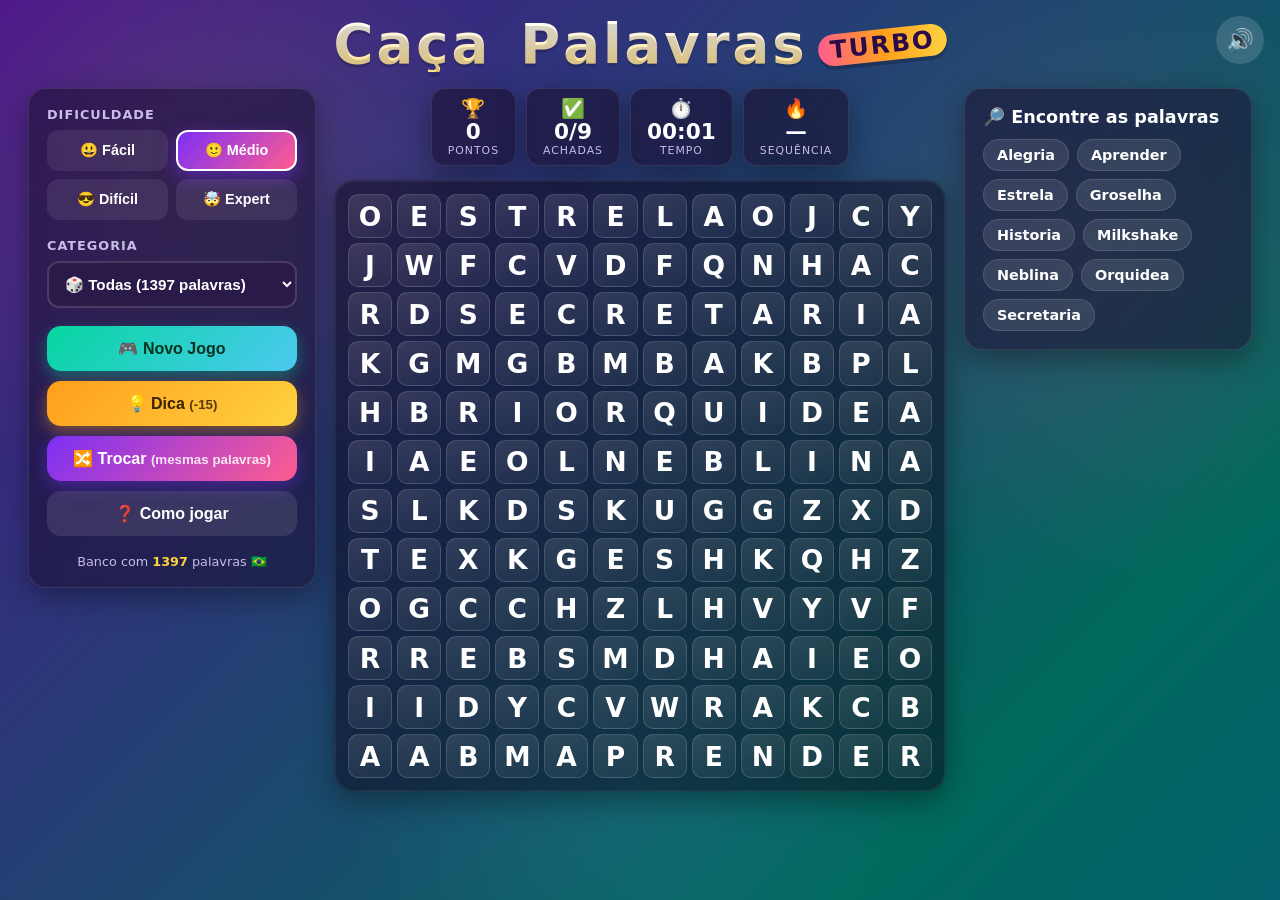
==== wwwroot/index.html @ 71470384 "Create ASP.NET Core solution and project structure Add solution file (CacaPalavras.slnx) and project" ====
<!DOCTYPE html>
<html lang="pt-BR">
<head>
  <meta charset="UTF-8" />
  <meta name="viewport" content="width=device-width, initial-scale=1.0" />
  <meta name="theme-color" content="#7b2ff7" />
  <meta name="description" content="Caça-Palavras Turbo — jogo de caça-palavras colorido e divertido com palavras em todas as direções, dificuldades e mais de 1300 palavras." />
  <title>🔤 Caça-Palavras Turbo</title>
  <link rel="stylesheet" href="css/style.css?v=6" />
  <link rel="icon" href="data:image/svg+xml,<svg xmlns='http://www.w3.org/2000/svg' viewBox='0 0 100 100'><text y='.9em' font-size='90'>🔤</text></svg>" />
</head>
<body>
  <div class="fundo-animado" aria-hidden="true"></div>

  <header class="topo">
    <h1 class="titulo">
      <span class="letra" style="--i:0">C</span><span class="letra" style="--i:1">a</span><span class="letra" style="--i:2">ç</span><span class="letra" style="--i:3">a</span>
      <span class="titulo-espaco"></span>
      <span class="letra" style="--i:4">P</span><span class="letra" style="--i:5">a</span><span class="letra" style="--i:6">l</span><span class="letra" style="--i:7">a</span><span class="letra" style="--i:8">v</span><span class="letra" style="--i:9">r</span><span class="letra" style="--i:10">a</span><span class="letra" style="--i:11">s</span>
      <span class="turbo">TURBO</span>
    </h1>
    <button id="btn-mudo" class="btn-icone" title="Ligar/desligar som" aria-label="Som">🔊</button>
  </header>

  <main class="jogo">
    <!-- Painel de controles -->
    <section class="painel painel-controles">
      <div class="bloco">
        <label class="rotulo">Dificuldade</label>
        <div class="dificuldades">
          <button class="dif-btn" data-dif="facil">😃 Fácil</button>
          <button class="dif-btn" data-dif="medio">🙂 Médio</button>
          <button class="dif-btn" data-dif="dificil">😎 Difícil</button>
          <button class="dif-btn" data-dif="expert">🤯 Expert</button>
        </div>
      </div>

      <div class="bloco">
        <label class="rotulo" for="sel-categoria">Categoria</label>
        <select id="sel-categoria" class="seletor"></select>
      </div>

      <div class="bloco acoes">
        <button id="btn-novo" class="btn btn-primario" title="Sorteia novas palavras">🎮 Novo Jogo</button>
        <button id="btn-dica" class="btn btn-secundario">💡 Dica <small>(-15)</small></button>
        <button id="btn-embaralhar" class="btn btn-terciario" title="Mesmas palavras em novas posições">🔀 Trocar <small>(mesmas palavras)</small></button>
        <button id="btn-ajuda" class="btn btn-fantasma">❓ Como jogar</button>
      </div>

      <p class="rodape-banco">Banco com <strong id="total-banco">0</strong> palavras 🇧🇷</p>
    </section>

    <!-- Grade -->
    <section class="area-grade">
      <div class="placar">
        <div class="placar-item"><span class="placar-emoji">🏆</span><span id="pontos" class="placar-valor">0</span><span class="placar-nome">pontos</span></div>
        <div class="placar-item"><span class="placar-emoji">✅</span><span id="contador" class="placar-valor">0/0</span><span class="placar-nome">achadas</span></div>
        <div class="placar-item"><span class="placar-emoji">⏱️</span><span id="tempo" class="placar-valor">00:00</span><span class="placar-nome">tempo</span></div>
        <div class="placar-item"><span class="placar-emoji">🔥</span><span id="sequencia" class="placar-valor">—</span><span class="placar-nome">sequência</span></div>
      </div>
      <div id="grid" class="grid" role="grid" aria-label="Grade de letras"></div>
    </section>

    <!-- Lista de palavras -->
    <section class="painel painel-lista">
      <h2 class="lista-titulo">🔎 Encontre as palavras</h2>
      <ul id="lista-palavras" class="lista-palavras"></ul>
    </section>
  </main>

  <!-- Modal de vitória -->
  <div id="modal-vitoria" class="modal" role="dialog" aria-modal="true">
    <div class="modal-caixa modal-vitoria">
      <div class="troféu">🏆</div>
      <h2 class="modal-titulo">Você venceu! 🎉</h2>
      <p class="modal-sub">Todas as palavras encontradas!</p>
      <div class="stats-vitoria">
        <div class="stat"><span class="stat-valor" id="vit-pontos">0</span><span class="stat-nome">🏆 Pontos</span></div>
        <div class="stat"><span class="stat-valor" id="vit-tempo">00:00</span><span class="stat-nome">⏱️ Tempo</span></div>
        <div class="stat"><span class="stat-valor" id="vit-palavras">0</span><span class="stat-nome">📝 Palavras</span></div>
        <div class="stat"><span class="stat-valor" id="vit-dicas">0</span><span class="stat-nome">💡 Dicas</span></div>
        <div class="stat stat-bonus"><span class="stat-valor" id="vit-bonus">+0</span><span class="stat-nome">⚡ Bônus tempo</span></div>
      </div>
      <div class="modal-acoes">
        <button id="btn-jogar-novamente" class="btn btn-primario grande">🎮 Jogar Novamente</button>
        <button id="btn-fechar-modal" class="btn btn-fantasma">Fechar</button>
      </div>
    </div>
  </div>

  <!-- Modal de ajuda -->
  <div id="modal-ajuda" class="modal" role="dialog" aria-modal="true">
    <div class="modal-caixa">
      <h2 class="modal-titulo">❓ Como jogar</h2>
      <ul class="ajuda-lista">
        <li>🖱️ <strong>Arraste</strong> (mouse ou dedo) da primeira até a última letra de uma palavra.</li>
        <li>🧭 As palavras podem estar na <strong>horizontal, vertical, diagonal</strong> — e até de <strong>trás pra frente</strong>!</li>
        <li>🎯 Quanto <strong>maior a dificuldade</strong>, maior a grade e mais direções escondidas.</li>
        <li>🔥 Ache palavras em <strong>sequência</strong> sem errar para ganhar bônus de pontos.</li>
        <li>💡 Sem ideia? Use uma <strong>dica</strong> — mas custa 15 pontos.</li>
        <li>🔍 No celular, dê <strong>zoom com dois dedos</strong> se quiser ver as letras maiores.</li>
        <li>⚡ Termine rápido para ganhar um grande <strong>bônus de tempo</strong> no final!</li>
      </ul>
      <div class="modal-acoes">
        <button id="btn-fechar-ajuda" class="btn btn-primario">Entendi! 👍</button>
      </div>
    </div>
  </div>

  <script src="js/words.js?v=6"></script>
  <script src="js/audio.js?v=6"></script>
  <script src="js/game.js?v=6"></script>
</body>
</html>
---- wwwroot/css/style.css ----
/* =============================================================================
 * Caça-Palavras Turbo — Estilo
 * Colorido, animado e responsivo (desktop + mobile).
 * ========================================================================== */

:root {
  --roxo: #7b2ff7;
  --rosa: #ff5d8f;
  --azul: #4cc9f0;
  --verde: #06d6a0;
  --amarelo: #ffd23f;
  --laranja: #ff9f1c;
  --escuro: #1a1030;
  --escuro2: #2a1a4a;
  --texto: #ffffff;
  --texto-suave: #c9bce8;
  --sombra: 0 10px 30px rgba(0, 0, 0, 0.35);
  --raio: 18px;
  --cel-borda: rgba(255, 255, 255, 0.14);
}

* { box-sizing: border-box; margin: 0; padding: 0; }

html, body {
  height: 100%;
}

body {
  font-family: "Segoe UI", system-ui, -apple-system, "Trebuchet MS", sans-serif;
  color: var(--texto);
  background: var(--escuro);
  overflow-x: hidden;
  min-height: 100vh;
  -webkit-tap-highlight-color: transparent;
  user-select: none;
  -webkit-user-select: none;
}

/* -------------------------- Fundo animado ------------------------------- */
.fundo-animado {
  position: fixed;
  inset: 0;
  z-index: -1;
  background: linear-gradient(-45deg, #2a0a4a, #4a148c, #6a1b9a, #0d47a1, #00695c, #4a148c);
  background-size: 400% 400%;
  animation: gradiente 18s ease infinite;
}
.fundo-animado::after {
  content: "";
  position: absolute;
  inset: 0;
  background-image:
    radial-gradient(circle at 15% 20%, rgba(255, 210, 63, 0.12), transparent 25%),
    radial-gradient(circle at 85% 30%, rgba(255, 93, 143, 0.14), transparent 25%),
    radial-gradient(circle at 50% 85%, rgba(76, 201, 240, 0.12), transparent 30%);
}
@keyframes gradiente {
  0% { background-position: 0% 50%; }
  50% { background-position: 100% 50%; }
  100% { background-position: 0% 50%; }
}

/* ------------------------------ Topo ------------------------------------ */
.topo {
  display: flex;
  align-items: center;
  justify-content: center;
  position: relative;
  padding: 18px 16px 6px;
}

.titulo {
  font-size: clamp(1.8rem, 6vw, 3.4rem);
  font-weight: 900;
  letter-spacing: 1px;
  text-align: center;
  line-height: 1;
  display: flex;
  flex-wrap: wrap;
  align-items: center;
  justify-content: center;
  gap: 2px;
}
.titulo-espaco { width: 0.5em; }
.letra {
  display: inline-block;
  background: linear-gradient(180deg, #fff, #ffe08a);
  -webkit-background-clip: text;
  background-clip: text;
  color: transparent;
  text-shadow: 0 3px 0 rgba(0, 0, 0, 0.15);
  animation: pula 2.4s ease-in-out infinite;
  animation-delay: calc(var(--i) * 0.08s);
}
@keyframes pula {
  0%, 100% { transform: translateY(0) rotate(0); }
  40% { transform: translateY(-8px) rotate(-3deg); }
}
.turbo {
  display: inline-block;
  margin-left: 10px;
  font-size: 0.45em;
  font-weight: 900;
  background: linear-gradient(90deg, var(--rosa), var(--laranja), var(--amarelo));
  color: #2a0a4a;
  padding: 4px 12px;
  border-radius: 999px;
  transform: rotate(-6deg);
  box-shadow: 0 4px 0 rgba(0, 0, 0, 0.2);
  letter-spacing: 2px;
  -webkit-text-fill-color: #2a0a4a;
}

.btn-icone {
  position: absolute;
  right: 16px;
  top: 16px;
  width: 48px;
  height: 48px;
  font-size: 1.4rem;
  border: none;
  border-radius: 50%;
  background: rgba(255, 255, 255, 0.15);
  backdrop-filter: blur(6px);
  cursor: pointer;
  transition: transform 0.15s, background 0.2s;
}
.btn-icone:hover { transform: scale(1.1); background: rgba(255, 255, 255, 0.25); }
.btn-icone:active { transform: scale(0.92); }
.btn-icone.mutado { opacity: 0.6; }

/* ------------------------------ Layout ---------------------------------- */
.jogo {
  display: grid;
  grid-template-columns: minmax(220px, 1fr) auto minmax(220px, 1fr);
  gap: 18px;
  align-items: start;
  justify-content: center;
  padding: 10px clamp(10px, 3vw, 28px) 40px;
  max-width: 1400px;
  margin: 0 auto;
}

.painel {
  background: rgba(26, 16, 48, 0.55);
  backdrop-filter: blur(10px);
  border: 1px solid rgba(255, 255, 255, 0.1);
  border-radius: var(--raio);
  padding: 18px;
  box-shadow: var(--sombra);
}

/* --------------------------- Painel controles --------------------------- */
.bloco { margin-bottom: 18px; }
.rotulo {
  display: block;
  font-size: 0.8rem;
  text-transform: uppercase;
  letter-spacing: 1px;
  color: var(--texto-suave);
  margin-bottom: 8px;
  font-weight: 700;
}

.dificuldades {
  display: grid;
  grid-template-columns: 1fr 1fr;
  gap: 8px;
}
.dif-btn {
  padding: 10px 6px;
  border: 2px solid transparent;
  border-radius: 12px;
  background: rgba(255, 255, 255, 0.08);
  color: var(--texto);
  font-weight: 700;
  font-size: 0.9rem;
  cursor: pointer;
  transition: all 0.18s;
}
.dif-btn:hover { background: rgba(255, 255, 255, 0.16); transform: translateY(-2px); }
.dif-btn.ativo {
  background: linear-gradient(135deg, var(--roxo), var(--rosa));
  border-color: #fff;
  box-shadow: 0 6px 18px rgba(123, 47, 247, 0.5);
}

.seletor {
  width: 100%;
  padding: 12px;
  border-radius: 12px;
  border: 2px solid rgba(255, 255, 255, 0.15);
  background: var(--escuro2);
  color: var(--texto);
  font-size: 0.95rem;
  font-weight: 600;
  cursor: pointer;
}
.seletor:focus { outline: none; border-color: var(--azul); }

.acoes { display: flex; flex-direction: column; gap: 10px; }
.btn {
  border: none;
  border-radius: 14px;
  padding: 13px 16px;
  font-size: 1rem;
  font-weight: 800;
  cursor: pointer;
  transition: transform 0.15s, box-shadow 0.2s, filter 0.2s;
  color: #fff;
}
.btn small { font-weight: 600; opacity: 0.85; }
.btn:hover { transform: translateY(-2px); filter: brightness(1.08); }
.btn:active { transform: translateY(1px) scale(0.98); }
.btn-primario { background: linear-gradient(135deg, var(--verde), var(--azul)); box-shadow: 0 6px 16px rgba(6, 214, 160, 0.4); color: #08321f; }
.btn-secundario { background: linear-gradient(135deg, var(--laranja), var(--amarelo)); box-shadow: 0 6px 16px rgba(255, 159, 28, 0.4); color: #3a2400; }
.btn-terciario { background: linear-gradient(135deg, var(--roxo), var(--rosa)); box-shadow: 0 6px 16px rgba(123, 47, 247, 0.4); }
.btn-fantasma { background: rgba(255, 255, 255, 0.1); }
.btn.grande { padding: 16px 22px; font-size: 1.15rem; }

.rodape-banco {
  margin-top: 4px;
  font-size: 0.8rem;
  color: var(--texto-suave);
  text-align: center;
}
.rodape-banco strong { color: var(--amarelo); }

/* ------------------------------ Placar ---------------------------------- */
.area-grade { display: flex; flex-direction: column; align-items: center; gap: 14px; }

.placar {
  display: flex;
  gap: 10px;
  flex-wrap: wrap;
  justify-content: center;
}
.placar-item {
  display: flex;
  flex-direction: column;
  align-items: center;
  background: rgba(26, 16, 48, 0.6);
  border: 1px solid rgba(255, 255, 255, 0.1);
  border-radius: 14px;
  padding: 8px 16px;
  min-width: 78px;
  box-shadow: var(--sombra);
}
.placar-emoji { font-size: 1.2rem; }
.placar-valor { font-size: 1.35rem; font-weight: 900; line-height: 1.1; }
.placar-nome { font-size: 0.68rem; text-transform: uppercase; letter-spacing: 1px; color: var(--texto-suave); }

/* ------------------------------- Grade ---------------------------------- */
.grid {
  --n: 12;
  display: grid;
  grid-template-columns: repeat(var(--n), 1fr);
  gap: clamp(2px, 0.5vw, 5px);
  padding: clamp(6px, 1.2vw, 14px);
  background: rgba(10, 5, 25, 0.5);
  border-radius: 20px;
  box-shadow: var(--sombra), inset 0 0 0 2px rgba(255, 255, 255, 0.06);
  /* 1 dedo = seleção (sem rolar a tela); 2 dedos = zoom de pinça permitido. */
  touch-action: pinch-zoom;
  width: min(92vw, 68vh, 620px);
  aspect-ratio: 1 / 1;
}

.cel {
  display: flex;
  align-items: center;
  justify-content: center;
  aspect-ratio: 1 / 1;
  border-radius: clamp(5px, 1vw, 10px);
  background: linear-gradient(160deg, rgba(255, 255, 255, 0.12), rgba(255, 255, 255, 0.05));
  border: 1px solid var(--cel-borda);
  font-weight: 800;
  font-size: var(--cel-fonte, clamp(0.7rem, 2.4vw, 1.25rem));
  color: #fff;
  cursor: pointer;
  transition: transform 0.1s, background 0.15s;
  text-transform: uppercase;
}
.cel.sel {
  background: linear-gradient(160deg, var(--amarelo), var(--laranja));
  color: #2a0a4a;
  transform: scale(1.06);
  box-shadow: 0 0 12px rgba(255, 210, 63, 0.8);
  z-index: 2;
}
.cel.achado {
  background: var(--cor, var(--verde));
  color: #fff;
  border-color: rgba(255, 255, 255, 0.5);
  text-shadow: 0 1px 2px rgba(0, 0, 0, 0.35);
  cursor: default;
}
.cel.erro {
  background: linear-gradient(160deg, #ff3b3b, #b30000) !important;
  animation: tremer 0.35s;
}
/* Destaque da dica: cor ESTÁTICA (não depende de animação), então continua
   visível mesmo com "Reduzir movimento" ativado. Fica até o próximo toque. */
.cel.dica {
  background: linear-gradient(160deg, var(--amarelo), var(--laranja));
  color: #2a0a4a;
  border-color: #fff;
  transform: scale(1.2);
  box-shadow: 0 0 0 4px rgba(255, 210, 63, 0.55), 0 0 22px 5px var(--amarelo);
  z-index: 3;
  animation: pulsaDica 0.75s ease-in-out infinite;
}
.cel.pop { animation: pop 0.4s ease; }

@keyframes tremer {
  0%, 100% { transform: translateX(0); }
  25% { transform: translateX(-4px); }
  75% { transform: translateX(4px); }
}
/* Só a "respiração" do brilho é animada; o fundo amarelo é estático. */
@keyframes pulsaDica {
  0%, 100% { box-shadow: 0 0 0 4px rgba(255, 210, 63, 0.55), 0 0 22px 5px var(--amarelo); transform: scale(1.2); }
  50% { box-shadow: 0 0 0 7px rgba(255, 210, 63, 0.35), 0 0 32px 9px var(--laranja); transform: scale(1.32); }
}
@keyframes pop {
  0% { transform: scale(1); }
  50% { transform: scale(1.3); }
  100% { transform: scale(1); }
}

/* --------------------------- Lista de palavras -------------------------- */
.lista-titulo { font-size: 1.1rem; margin-bottom: 12px; }
.lista-palavras {
  list-style: none;
  display: flex;
  flex-wrap: wrap;
  gap: 8px;
}
.palavra-item {
  padding: 7px 13px;
  border-radius: 999px;
  background: rgba(255, 255, 255, 0.1);
  font-weight: 700;
  font-size: 0.9rem;
  border: 1px solid rgba(255, 255, 255, 0.12);
  transition: all 0.2s;
}
.palavra-item.achado {
  background: var(--cor-item, var(--verde));
  color: #fff;
  text-decoration: line-through;
  text-decoration-thickness: 2px;
  opacity: 0.9;
  transform: scale(0.96);
  border-color: rgba(255, 255, 255, 0.4);
}
/* Destaque estático do item (visível mesmo com "Reduzir movimento"). */
.palavra-item.destaque {
  background: linear-gradient(135deg, var(--amarelo), var(--laranja));
  color: #2a0a4a;
  border-color: #fff;
  box-shadow: 0 0 0 3px rgba(255, 210, 63, 0.4);
  animation: destaqueItem 0.5s ease-in-out infinite;
}
@keyframes destaqueItem {
  0%, 100% { transform: scale(1.06); }
  50% { transform: scale(1.14); }
}

/* ----------------------- Pontuação flutuante ---------------------------- */
.ganho-flutuante {
  position: fixed;
  transform: translate(-50%, 0);
  font-size: 1.5rem;
  font-weight: 900;
  color: var(--amarelo);
  text-shadow: 0 2px 6px rgba(0, 0, 0, 0.6);
  pointer-events: none;
  z-index: 100;
  animation: sobe 1s ease-out forwards;
}
@keyframes sobe {
  0% { opacity: 0; transform: translate(-50%, 0) scale(0.6); }
  20% { opacity: 1; transform: translate(-50%, -10px) scale(1.2); }
  100% { opacity: 0; transform: translate(-50%, -60px) scale(1); }
}

/* ------------------------------ Modais ---------------------------------- */
.modal {
  position: fixed;
  inset: 0;
  background: rgba(6, 3, 15, 0.75);
  backdrop-filter: blur(6px);
  display: none;
  align-items: center;
  justify-content: center;
  z-index: 200;
  padding: 20px;
}
.modal.aberto { display: flex; animation: fade 0.25s; }
@keyframes fade { from { opacity: 0; } to { opacity: 1; } }

.modal-caixa {
  background: linear-gradient(160deg, var(--escuro2), var(--escuro));
  border: 1px solid rgba(255, 255, 255, 0.15);
  border-radius: 24px;
  padding: 30px;
  max-width: 480px;
  width: 100%;
  text-align: center;
  box-shadow: 0 20px 60px rgba(0, 0, 0, 0.6);
  animation: entra 0.4s cubic-bezier(0.18, 0.89, 0.32, 1.28);
}
@keyframes entra {
  from { transform: scale(0.7) translateY(30px); opacity: 0; }
  to { transform: scale(1) translateY(0); opacity: 1; }
}
.troféu { font-size: 4.5rem; animation: pula 1.2s ease-in-out infinite; }
.modal-titulo {
  font-size: 1.8rem;
  margin: 8px 0;
  background: linear-gradient(90deg, var(--amarelo), var(--rosa));
  -webkit-background-clip: text;
  background-clip: text;
  color: transparent;
}
.modal-sub { color: var(--texto-suave); margin-bottom: 20px; }

.stats-vitoria {
  display: grid;
  grid-template-columns: 1fr 1fr;
  gap: 12px;
  margin-bottom: 24px;
}
.stat {
  background: rgba(255, 255, 255, 0.08);
  border-radius: 14px;
  padding: 14px 10px;
  display: flex;
  flex-direction: column;
  gap: 4px;
}
.stat-valor { font-size: 1.5rem; font-weight: 900; color: var(--amarelo); }
.stat-nome { font-size: 0.78rem; color: var(--texto-suave); }
.stat-bonus { grid-column: 1 / -1; background: linear-gradient(135deg, rgba(123,47,247,0.35), rgba(255,93,143,0.35)); }

.modal-acoes { display: flex; flex-direction: column; gap: 10px; }

.ajuda-lista {
  text-align: left;
  list-style: none;
  display: flex;
  flex-direction: column;
  gap: 12px;
  margin: 8px 0 22px;
}
.ajuda-lista li {
  background: rgba(255, 255, 255, 0.06);
  padding: 12px 14px;
  border-radius: 12px;
  font-size: 0.92rem;
  line-height: 1.4;
}

/* ------------------------------ Confete --------------------------------- */
.confete-container {
  position: fixed;
  inset: 0;
  pointer-events: none;
  z-index: 300;
  overflow: hidden;
}
.confete {
  position: absolute;
  top: -20px;
  border-radius: 2px;
  animation-name: cair;
  animation-timing-function: linear;
  animation-fill-mode: forwards;
}
@keyframes cair {
  0% { transform: translateY(-20px) rotate(0); opacity: 1; }
  100% { transform: translateY(105vh) rotate(720deg); opacity: 0.9; }
}

/* ------------------------------ Responsivo ------------------------------ */
@media (max-width: 980px) {
  .jogo {
    grid-template-columns: 1fr;
    gap: 14px;
  }
  .area-grade { order: -1; }
  .painel-lista { order: 0; }
  .painel-controles { order: 1; }
  .dificuldades { grid-template-columns: repeat(4, 1fr); }
  .acoes { flex-direction: row; flex-wrap: wrap; }
  .acoes .btn { flex: 1 1 45%; }
}

@media (max-width: 560px) {
  .topo { padding-top: 14px; }
  .btn-icone { width: 42px; height: 42px; top: 12px; right: 12px; }
  .grid { width: min(94vw, 94vw); }
  .painel { padding: 14px; }
  .dificuldades { grid-template-columns: 1fr 1fr; }
  .placar-item { padding: 6px 12px; min-width: 68px; }
  .placar-valor { font-size: 1.1rem; }
  .stats-vitoria { grid-template-columns: 1fr 1fr; }
  .modal-caixa { padding: 22px; }
}

@media (prefers-reduced-motion: reduce) {
  * { animation-duration: 0.001s !important; animation-iteration-count: 1 !important; }
  .fundo-animado { animation: none; }
}
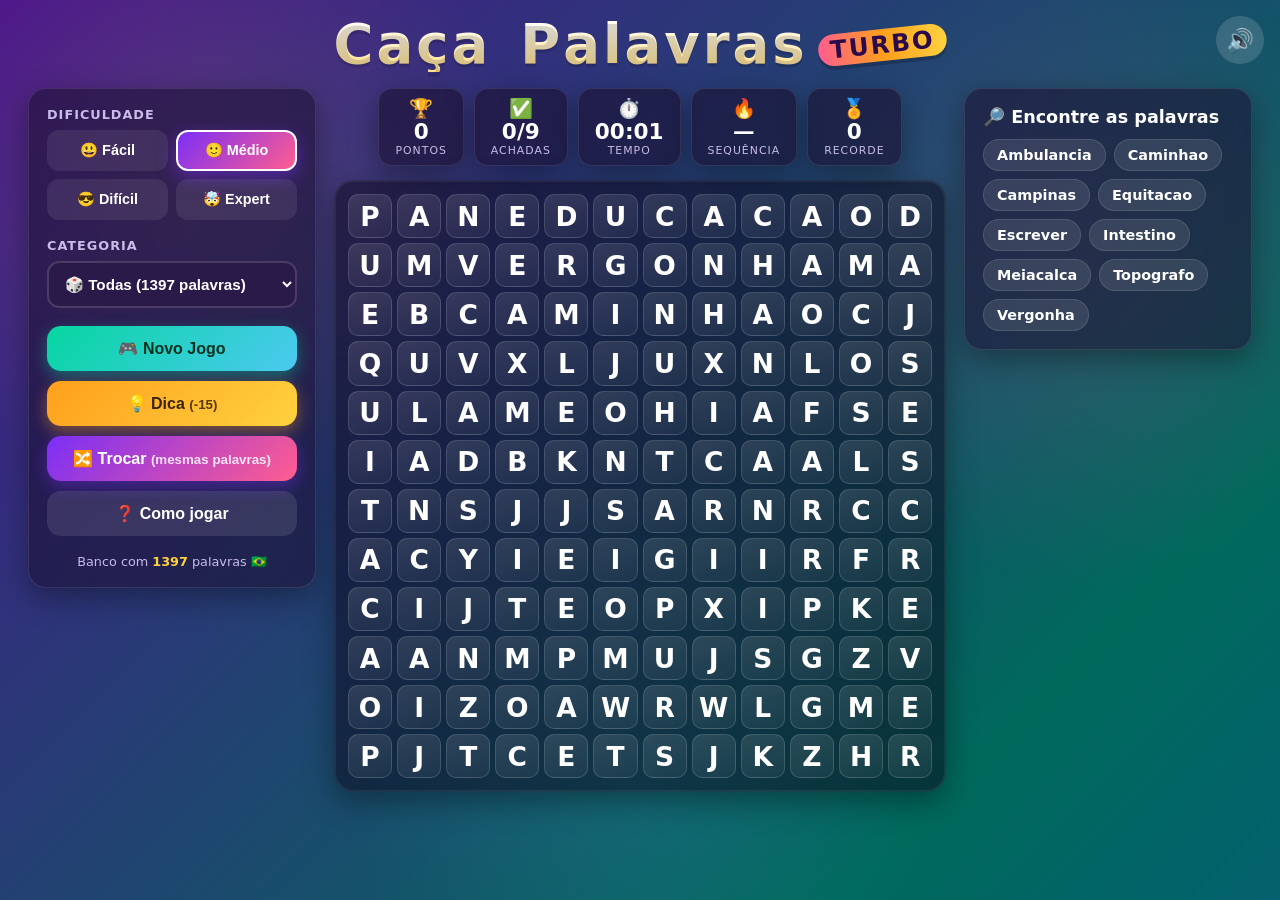
==== commit 61999ec1: "Add persistent high score and hidden bonus word Makes each round more rewarding: best score per diff" ====
--- a/wwwroot/index.html
+++ b/wwwroot/index.html
@@ -6,7 +6,7 @@
   <meta name="theme-color" content="#7b2ff7" />
   <meta name="description" content="Caça-Palavras Turbo — jogo de caça-palavras colorido e divertido com palavras em todas as direções, dificuldades e mais de 1300 palavras." />
   <title>🔤 Caça-Palavras Turbo</title>
-  <link rel="stylesheet" href="css/style.css?v=6" />
+  <link rel="stylesheet" href="css/style.css?v=7" />
   <link rel="icon" href="data:image/svg+xml,<svg xmlns='http://www.w3.org/2000/svg' viewBox='0 0 100 100'><text y='.9em' font-size='90'>🔤</text></svg>" />
 </head>
 <body>
@@ -57,6 +57,7 @@
         <div class="placar-item"><span class="placar-emoji">✅</span><span id="contador" class="placar-valor">0/0</span><span class="placar-nome">achadas</span></div>
         <div class="placar-item"><span class="placar-emoji">⏱️</span><span id="tempo" class="placar-valor">00:00</span><span class="placar-nome">tempo</span></div>
         <div class="placar-item"><span class="placar-emoji">🔥</span><span id="sequencia" class="placar-valor">—</span><span class="placar-nome">sequência</span></div>
+        <div class="placar-item"><span class="placar-emoji">🏅</span><span id="recorde" class="placar-valor">0</span><span class="placar-nome">recorde</span></div>
       </div>
       <div id="grid" class="grid" role="grid" aria-label="Grade de letras"></div>
     </section>
@@ -74,6 +75,7 @@
       <div class="troféu">🏆</div>
       <h2 class="modal-titulo">Você venceu! 🎉</h2>
       <p class="modal-sub">Todas as palavras encontradas!</p>
+      <p class="modal-recorde" id="vit-recorde-msg" hidden>🏆 Novo recorde nesta dificuldade!</p>
       <div class="stats-vitoria">
         <div class="stat"><span class="stat-valor" id="vit-pontos">0</span><span class="stat-nome">🏆 Pontos</span></div>
         <div class="stat"><span class="stat-valor" id="vit-tempo">00:00</span><span class="stat-nome">⏱️ Tempo</span></div>
@@ -107,8 +109,8 @@
     </div>
   </div>
 
-  <script src="js/words.js?v=6"></script>
-  <script src="js/audio.js?v=6"></script>
-  <script src="js/game.js?v=6"></script>
+  <script src="js/words.js?v=7"></script>
+  <script src="js/audio.js?v=7"></script>
+  <script src="js/game.js?v=7"></script>
 </body>
 </html>
--- a/wwwroot/css/style.css
+++ b/wwwroot/css/style.css
@@ -311,6 +311,20 @@
   animation: pulsaDica 0.75s ease-in-out infinite;
 }
 .cel.pop { animation: pop 0.4s ease; }
+/* Palavra secreta (bônus escondido, não aparece na lista até ser achada). */
+.cel.bonus {
+  background: linear-gradient(160deg, var(--amarelo), var(--rosa), var(--roxo));
+  background-size: 220% 220%;
+  animation: brilhoBonus 1.4s ease infinite;
+  color: #fff;
+  border-color: #fff;
+  text-shadow: 0 1px 3px rgba(0, 0, 0, 0.5);
+  cursor: default;
+}
+@keyframes brilhoBonus {
+  0%, 100% { background-position: 0% 50%; }
+  50% { background-position: 100% 50%; }
+}
 
 @keyframes tremer {
   0%, 100% { transform: translateX(0); }
@@ -384,6 +398,35 @@
   20% { opacity: 1; transform: translate(-50%, -10px) scale(1.2); }
   100% { opacity: 0; transform: translate(-50%, -60px) scale(1); }
 }
+.ganho-flutuante.bonus {
+  font-size: 1.7rem;
+  text-shadow: 0 0 10px rgba(255, 210, 63, 0.9), 0 2px 6px rgba(0, 0, 0, 0.6);
+}
+
+/* --------------------------- Toast palavra secreta ----------------------- */
+.toast-bonus {
+  position: fixed;
+  top: 14px;
+  left: 50%;
+  transform: translateX(-50%);
+  background: linear-gradient(135deg, var(--amarelo), var(--rosa), var(--roxo));
+  color: #2a0a4a;
+  font-weight: 800;
+  padding: 10px 20px;
+  border-radius: 999px;
+  box-shadow: 0 10px 24px rgba(0, 0, 0, 0.4);
+  z-index: 250;
+  animation: toastEntra 0.3s ease;
+  text-align: center;
+}
+.toast-bonus.saindo { animation: toastSai 0.4s ease forwards; }
+@keyframes toastEntra {
+  from { opacity: 0; transform: translateX(-50%) translateY(-16px); }
+  to { opacity: 1; transform: translateX(-50%) translateY(0); }
+}
+@keyframes toastSai {
+  to { opacity: 0; transform: translateX(-50%) translateY(-16px); }
+}
 
 /* ------------------------------ Modais ---------------------------------- */
 .modal {
@@ -425,6 +468,13 @@
   color: transparent;
 }
 .modal-sub { color: var(--texto-suave); margin-bottom: 20px; }
+.modal-recorde {
+  color: var(--amarelo);
+  font-weight: 800;
+  margin: -12px 0 20px;
+  text-shadow: 0 0 12px rgba(255, 210, 63, 0.6);
+  animation: destaqueItem 0.6s ease-in-out infinite;
+}
 
 .stats-vitoria {
   display: grid;
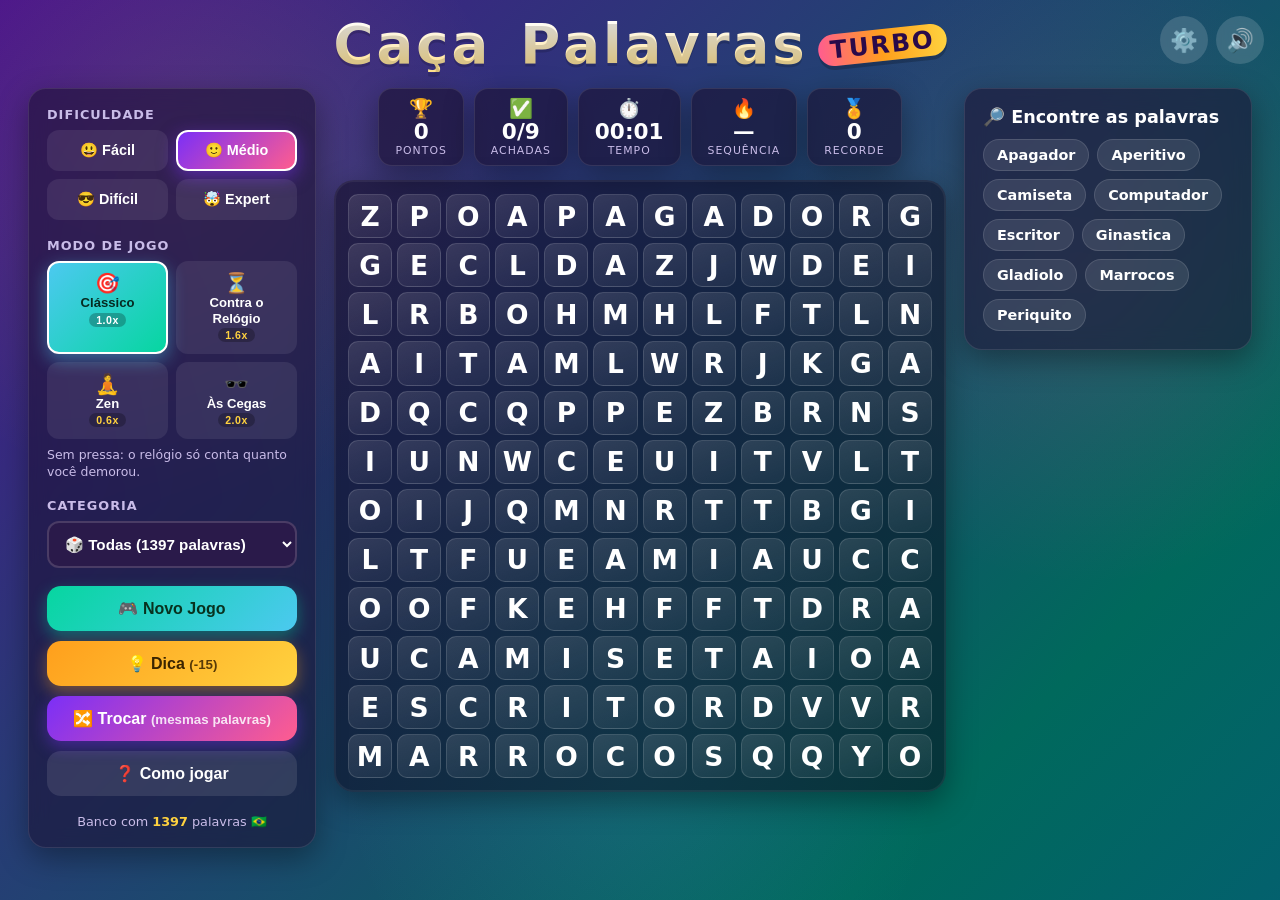
==== commit ea8ba881: "Add game modes, visual themes and an options panel Deixa o jogo mais divertido dando opções ao jogad" ====
--- a/wwwroot/index.html
+++ b/wwwroot/index.html
@@ -4,22 +4,25 @@
   <meta charset="UTF-8" />
   <meta name="viewport" content="width=device-width, initial-scale=1.0" />
   <meta name="theme-color" content="#7b2ff7" />
-  <meta name="description" content="Caça-Palavras Turbo — jogo de caça-palavras colorido e divertido com palavras em todas as direções, dificuldades e mais de 1300 palavras." />
+  <meta name="description" content="Caça-Palavras Turbo — jogo de caça-palavras colorido e divertido com modos de jogo, temas, palavras em todas as direções, dificuldades e mais de 1300 palavras." />
   <title>🔤 Caça-Palavras Turbo</title>
-  <link rel="stylesheet" href="css/style.css?v=7" />
+  <link rel="stylesheet" href="css/style.css?v=8" />
   <link rel="icon" href="data:image/svg+xml,<svg xmlns='http://www.w3.org/2000/svg' viewBox='0 0 100 100'><text y='.9em' font-size='90'>🔤</text></svg>" />
 </head>
-<body>
+<body data-tema="turbo">
   <div class="fundo-animado" aria-hidden="true"></div>
 
   <header class="topo">
     <h1 class="titulo">
-      <span class="letra" style="--i:0">C</span><span class="letra" style="--i:1">a</span><span class="letra" style="--i:2">ç</span><span class="letra" style="--i:3">a</span>
+      <span class="titulo-palavra"><span class="letra" style="--i:0">C</span><span class="letra" style="--i:1">a</span><span class="letra" style="--i:2">ç</span><span class="letra" style="--i:3">a</span></span>
       <span class="titulo-espaco"></span>
-      <span class="letra" style="--i:4">P</span><span class="letra" style="--i:5">a</span><span class="letra" style="--i:6">l</span><span class="letra" style="--i:7">a</span><span class="letra" style="--i:8">v</span><span class="letra" style="--i:9">r</span><span class="letra" style="--i:10">a</span><span class="letra" style="--i:11">s</span>
+      <span class="titulo-palavra"><span class="letra" style="--i:4">P</span><span class="letra" style="--i:5">a</span><span class="letra" style="--i:6">l</span><span class="letra" style="--i:7">a</span><span class="letra" style="--i:8">v</span><span class="letra" style="--i:9">r</span><span class="letra" style="--i:10">a</span><span class="letra" style="--i:11">s</span></span>
       <span class="turbo">TURBO</span>
     </h1>
-    <button id="btn-mudo" class="btn-icone" title="Ligar/desligar som" aria-label="Som">🔊</button>
+    <div class="topo-acoes">
+      <button id="btn-opcoes" class="btn-icone" title="Opções do jogo" aria-label="Opções">⚙️</button>
+      <button id="btn-mudo" class="btn-icone" title="Ligar/desligar som" aria-label="Som">🔊</button>
+    </div>
   </header>
 
   <main class="jogo">
@@ -33,6 +36,12 @@
           <button class="dif-btn" data-dif="dificil">😎 Difícil</button>
           <button class="dif-btn" data-dif="expert">🤯 Expert</button>
         </div>
+      </div>
+
+      <div class="bloco">
+        <label class="rotulo">Modo de jogo</label>
+        <div id="modos" class="modos"></div>
+        <p id="modo-dica" class="modo-dica"></p>
       </div>
 
       <div class="bloco">
@@ -74,18 +83,86 @@
     <div class="modal-caixa modal-vitoria">
       <div class="troféu">🏆</div>
       <h2 class="modal-titulo">Você venceu! 🎉</h2>
-      <p class="modal-sub">Todas as palavras encontradas!</p>
+      <p class="modal-sub" id="vit-sub">Todas as palavras encontradas!</p>
       <p class="modal-recorde" id="vit-recorde-msg" hidden>🏆 Novo recorde nesta dificuldade!</p>
       <div class="stats-vitoria">
         <div class="stat"><span class="stat-valor" id="vit-pontos">0</span><span class="stat-nome">🏆 Pontos</span></div>
         <div class="stat"><span class="stat-valor" id="vit-tempo">00:00</span><span class="stat-nome">⏱️ Tempo</span></div>
         <div class="stat"><span class="stat-valor" id="vit-palavras">0</span><span class="stat-nome">📝 Palavras</span></div>
         <div class="stat"><span class="stat-valor" id="vit-dicas">0</span><span class="stat-nome">💡 Dicas</span></div>
-        <div class="stat stat-bonus"><span class="stat-valor" id="vit-bonus">+0</span><span class="stat-nome">⚡ Bônus tempo</span></div>
+        <div class="stat stat-bonus"><span class="stat-valor" id="vit-bonus">+0</span><span class="stat-nome">⚡ Bônus final</span></div>
       </div>
       <div class="modal-acoes">
         <button id="btn-jogar-novamente" class="btn btn-primario grande">🎮 Jogar Novamente</button>
         <button id="btn-fechar-modal" class="btn btn-fantasma">Fechar</button>
+      </div>
+    </div>
+  </div>
+
+  <!-- Modal de derrota (modo Contra o Relógio) -->
+  <div id="modal-derrota" class="modal" role="dialog" aria-modal="true">
+    <div class="modal-caixa modal-derrota">
+      <div class="relogio-fim">⏰</div>
+      <h2 class="modal-titulo">Acabou o tempo!</h2>
+      <p class="modal-sub">As palavras que faltaram estão marcadas na grade. 👀</p>
+      <div class="stats-vitoria">
+        <div class="stat"><span class="stat-valor" id="der-pontos">0</span><span class="stat-nome">🏆 Pontos</span></div>
+        <div class="stat"><span class="stat-valor" id="der-achadas">0/0</span><span class="stat-nome">✅ Achadas</span></div>
+      </div>
+      <div class="modal-acoes">
+        <button id="btn-tentar-novamente" class="btn btn-primario grande">🔁 Tentar de Novo</button>
+        <button id="btn-fechar-derrota" class="btn btn-fantasma">Ver a grade</button>
+      </div>
+    </div>
+  </div>
+
+  <!-- Modal de opções -->
+  <div id="modal-opcoes" class="modal" role="dialog" aria-modal="true">
+    <div class="modal-caixa modal-opcoes">
+      <h2 class="modal-titulo">⚙️ Opções</h2>
+
+      <div class="opcao-bloco">
+        <label class="rotulo">🎨 Tema visual</label>
+        <div id="temas" class="temas"></div>
+      </div>
+
+      <div class="opcao-bloco">
+        <label class="rotulo">✨ Extras</label>
+        <ul class="opcoes-lista">
+          <li class="opcao-item">
+            <label for="opt-bonus">
+              <span class="opcao-nome">🎁 Palavra secreta</span>
+              <span class="opcao-desc">Esconde uma palavra extra fora da lista (vale no próximo jogo).</span>
+            </label>
+            <input type="checkbox" id="opt-bonus" class="interruptor" />
+          </li>
+          <li class="opcao-item">
+            <label for="opt-som">
+              <span class="opcao-nome">🔊 Efeitos sonoros</span>
+              <span class="opcao-desc">Sons de seleção, acerto, erro e vitória.</span>
+            </label>
+            <input type="checkbox" id="opt-som" class="interruptor" />
+          </li>
+          <li class="opcao-item">
+            <label for="opt-animacoes">
+              <span class="opcao-nome">🎬 Animações</span>
+              <span class="opcao-desc">Fundo animado, confete e efeitos das letras.</span>
+            </label>
+            <input type="checkbox" id="opt-animacoes" class="interruptor" />
+          </li>
+          <li class="opcao-item">
+            <label for="opt-cronometro">
+              <span class="opcao-nome">⏱️ Mostrar cronômetro</span>
+              <span class="opcao-desc">Desligue para jogar sem olhar o relógio (no Contra o Relógio ele continua visível).</span>
+            </label>
+            <input type="checkbox" id="opt-cronometro" class="interruptor" />
+          </li>
+        </ul>
+      </div>
+
+      <div class="modal-acoes">
+        <button id="btn-zerar-recordes" class="btn btn-fantasma">🗑️ Apagar recordes</button>
+        <button id="btn-fechar-opcoes" class="btn btn-primario">Pronto! 👍</button>
       </div>
     </div>
   </div>
@@ -98,10 +175,12 @@
         <li>🖱️ <strong>Arraste</strong> (mouse ou dedo) da primeira até a última letra de uma palavra.</li>
         <li>🧭 As palavras podem estar na <strong>horizontal, vertical, diagonal</strong> — e até de <strong>trás pra frente</strong>!</li>
         <li>🎯 Quanto <strong>maior a dificuldade</strong>, maior a grade e mais direções escondidas.</li>
+        <li>🎮 Escolha um <strong>modo de jogo</strong>: Clássico, ⏳ Contra o Relógio, 🧘 Zen ou 🕶️ Às Cegas — cada um vale uma pontuação diferente.</li>
         <li>🔥 Ache palavras em <strong>sequência</strong> sem errar para ganhar bônus de pontos.</li>
-        <li>💡 Sem ideia? Use uma <strong>dica</strong> — mas custa 15 pontos.</li>
+        <li>💡 Sem ideia? Use uma <strong>dica</strong> — mas custa 15 pontos (no Zen é de graça).</li>
+        <li>🎁 Há uma <strong>palavra secreta</strong> escondida fora da lista: ache para ganhar pontos extra.</li>
         <li>🔍 No celular, dê <strong>zoom com dois dedos</strong> se quiser ver as letras maiores.</li>
-        <li>⚡ Termine rápido para ganhar um grande <strong>bônus de tempo</strong> no final!</li>
+        <li>⚙️ Em <strong>Opções</strong> dá para trocar o tema visual e ligar/desligar os extras.</li>
       </ul>
       <div class="modal-acoes">
         <button id="btn-fechar-ajuda" class="btn btn-primario">Entendi! 👍</button>
@@ -109,8 +188,8 @@
     </div>
   </div>
 
-  <script src="js/words.js?v=7"></script>
-  <script src="js/audio.js?v=7"></script>
-  <script src="js/game.js?v=7"></script>
+  <script src="js/words.js?v=8"></script>
+  <script src="js/audio.js?v=8"></script>
+  <script src="js/game.js?v=8"></script>
 </body>
 </html>
--- a/wwwroot/css/style.css
+++ b/wwwroot/css/style.css
@@ -17,6 +17,45 @@
   --sombra: 0 10px 30px rgba(0, 0, 0, 0.35);
   --raio: 18px;
   --cel-borda: rgba(255, 255, 255, 0.14);
+  /* Cores do fundo animado (trocadas por cada tema). */
+  --fundo1: #2a0a4a;
+  --fundo2: #4a148c;
+  --fundo3: #6a1b9a;
+  --fundo4: #0d47a1;
+  --fundo5: #00695c;
+  --fundo6: #4a148c;
+}
+
+/* ------------------------------ Temas ----------------------------------- */
+/* Cada tema só troca a paleta; todo o resto do visual continua igual. */
+body[data-tema="oceano"] {
+  --roxo: #1b6ca8; --rosa: #00b4d8; --azul: #48cae4; --verde: #06d6a0;
+  --amarelo: #ffe066; --laranja: #ff9f1c;
+  --escuro: #04202f; --escuro2: #0a3550; --texto-suave: #a9d6e5;
+  --fundo1: #04202f; --fundo2: #0a3d62; --fundo3: #0b6e8a;
+  --fundo4: #12798f; --fundo5: #05445e; --fundo6: #0a3d62;
+}
+body[data-tema="doce"] {
+  --roxo: #b5179e; --rosa: #ff70a6; --azul: #70d6ff; --verde: #8ac926;
+  --amarelo: #ffd670; --laranja: #ff9770;
+  --escuro: #3d1230; --escuro2: #5a1c47; --texto-suave: #ffc8dd;
+  --fundo1: #5a1c47; --fundo2: #a4247f; --fundo3: #e0559b;
+  --fundo4: #ff8fab; --fundo5: #c9187e; --fundo6: #7b2361;
+}
+body[data-tema="floresta"] {
+  --roxo: #2d6a4f; --rosa: #f4a261; --azul: #48cae4; --verde: #52b788;
+  --amarelo: #e9c46a; --laranja: #ee9b00;
+  --escuro: #0b2018; --escuro2: #14342a; --texto-suave: #b7e4c7;
+  --fundo1: #0b2018; --fundo2: #1b4332; --fundo3: #2d6a4f;
+  --fundo4: #40916c; --fundo5: #1b4332; --fundo6: #14342a;
+}
+body[data-tema="noite"] {
+  --roxo: #5a189a; --rosa: #ff006e; --azul: #00b4d8; --verde: #00f5d4;
+  --amarelo: #ffd60a; --laranja: #fb5607;
+  --escuro: #05050d; --escuro2: #10101f; --texto-suave: #9aa0c9;
+  --cel-borda: rgba(255, 255, 255, 0.1);
+  --fundo1: #05050d; --fundo2: #10101f; --fundo3: #1b1035;
+  --fundo4: #0b1b3a; --fundo5: #120a24; --fundo6: #05050d;
 }
 
 * { box-sizing: border-box; margin: 0; padding: 0; }
@@ -41,7 +80,7 @@
   position: fixed;
   inset: 0;
   z-index: -1;
-  background: linear-gradient(-45deg, #2a0a4a, #4a148c, #6a1b9a, #0d47a1, #00695c, #4a148c);
+  background: linear-gradient(-45deg, var(--fundo1), var(--fundo2), var(--fundo3), var(--fundo4), var(--fundo5), var(--fundo6));
   background-size: 400% 400%;
   animation: gradiente 18s ease infinite;
 }
@@ -82,6 +121,8 @@
   gap: 2px;
 }
 .titulo-espaco { width: 0.5em; }
+/* Mantém as letras de cada palavra juntas quando o título quebra de linha. */
+.titulo-palavra { display: inline-flex; gap: 2px; }
 .letra {
   display: inline-block;
   background: linear-gradient(180deg, #fff, #ffe08a);
@@ -111,10 +152,15 @@
   -webkit-text-fill-color: #2a0a4a;
 }
 
-.btn-icone {
+.topo-acoes {
   position: absolute;
   right: 16px;
   top: 16px;
+  display: flex;
+  gap: 8px;
+}
+
+.btn-icone {
   width: 48px;
   height: 48px;
   font-size: 1.4rem;
@@ -185,6 +231,51 @@
   box-shadow: 0 6px 18px rgba(123, 47, 247, 0.5);
 }
 
+/* --------------------------- Modos de jogo ------------------------------ */
+.modos {
+  display: grid;
+  grid-template-columns: 1fr 1fr;
+  gap: 8px;
+}
+.modo-btn {
+  display: flex;
+  flex-direction: column;
+  align-items: center;
+  gap: 2px;
+  padding: 10px 6px;
+  border: 2px solid transparent;
+  border-radius: 12px;
+  background: rgba(255, 255, 255, 0.08);
+  color: var(--texto);
+  cursor: pointer;
+  transition: all 0.18s;
+}
+.modo-btn:hover { background: rgba(255, 255, 255, 0.16); transform: translateY(-2px); }
+.modo-emoji { font-size: 1.25rem; line-height: 1; }
+.modo-nome { font-weight: 700; font-size: 0.82rem; text-align: center; line-height: 1.15; }
+.modo-mult {
+  font-size: 0.66rem;
+  font-weight: 800;
+  letter-spacing: 0.5px;
+  color: var(--amarelo);
+  background: rgba(0, 0, 0, 0.25);
+  border-radius: 999px;
+  padding: 1px 7px;
+}
+.modo-btn.ativo {
+  background: linear-gradient(135deg, var(--azul), var(--verde));
+  border-color: #fff;
+  box-shadow: 0 6px 18px rgba(76, 201, 240, 0.45);
+  color: #062b22;
+}
+.modo-btn.ativo .modo-mult { color: #fff; }
+.modo-dica {
+  margin-top: 8px;
+  font-size: 0.78rem;
+  line-height: 1.35;
+  color: var(--texto-suave);
+}
+
 .seletor {
   width: 100%;
   padding: 12px;
@@ -249,6 +340,16 @@
 .placar-emoji { font-size: 1.2rem; }
 .placar-valor { font-size: 1.35rem; font-weight: 900; line-height: 1.1; }
 .placar-nome { font-size: 0.68rem; text-transform: uppercase; letter-spacing: 1px; color: var(--texto-suave); }
+/* Contagem regressiva chegando ao fim: fica vermelho e pulsa. */
+.placar-valor.perigo {
+  color: #ff4d4d;
+  text-shadow: 0 0 12px rgba(255, 77, 77, 0.7);
+  animation: pulsaPerigo 0.6s ease-in-out infinite;
+}
+@keyframes pulsaPerigo {
+  0%, 100% { transform: scale(1); }
+  50% { transform: scale(1.16); }
+}
 
 /* ------------------------------- Grade ---------------------------------- */
 .grid {
@@ -321,6 +422,13 @@
   text-shadow: 0 1px 3px rgba(0, 0, 0, 0.5);
   cursor: default;
 }
+/* Palavras que ficaram sem achar (mostradas quando o tempo acaba). */
+.cel.revelada {
+  background: rgba(255, 77, 77, 0.28);
+  border-color: rgba(255, 120, 120, 0.85);
+  color: #ffd9d9;
+  box-shadow: inset 0 0 0 1px rgba(255, 120, 120, 0.5);
+}
 @keyframes brilhoBonus {
   0%, 100% { background-position: 0% 50%; }
   50% { background-position: 100% 50%; }
@@ -367,6 +475,14 @@
   opacity: 0.9;
   transform: scale(0.96);
   border-color: rgba(255, 255, 255, 0.4);
+}
+/* Modo Às Cegas: a palavra só aparece como 1ª letra + pontinhos. */
+.palavra-item.oculta {
+  font-family: "Courier New", monospace;
+  letter-spacing: 2px;
+  color: var(--texto-suave);
+  background: rgba(255, 255, 255, 0.06);
+  border-style: dashed;
 }
 /* Destaque estático do item (visível mesmo com "Reduzir movimento"). */
 .palavra-item.destaque {
@@ -401,6 +517,12 @@
 .ganho-flutuante.bonus {
   font-size: 1.7rem;
   text-shadow: 0 0 10px rgba(255, 210, 63, 0.9), 0 2px 6px rgba(0, 0, 0, 0.6);
+}
+/* "+10s" subindo do relógio no modo Contra o Relógio. */
+.ganho-flutuante.tempo {
+  font-size: 1.25rem;
+  color: var(--verde);
+  text-shadow: 0 0 10px rgba(6, 214, 160, 0.7), 0 2px 6px rgba(0, 0, 0, 0.6);
 }
 
 /* --------------------------- Toast palavra secreta ----------------------- */
@@ -496,6 +618,103 @@
 
 .modal-acoes { display: flex; flex-direction: column; gap: 10px; }
 
+/* --------------------------- Modal de derrota ---------------------------- */
+.relogio-fim { font-size: 4.5rem; animation: tremeRelogio 1.6s ease-in-out infinite; }
+@keyframes tremeRelogio {
+  0%, 100% { transform: rotate(-8deg); }
+  50% { transform: rotate(8deg); }
+}
+.modal-derrota .modal-titulo {
+  background: linear-gradient(90deg, #ff9f1c, #ff4d4d);
+  -webkit-background-clip: text;
+  background-clip: text;
+  color: transparent;
+}
+
+/* --------------------------- Modal de opções ----------------------------- */
+.modal-opcoes { max-width: 520px; text-align: left; }
+.modal-opcoes .modal-titulo { text-align: center; }
+.opcao-bloco { margin: 18px 0; }
+
+.temas {
+  display: flex;
+  flex-wrap: wrap;
+  gap: 8px;
+}
+.tema-btn {
+  flex: 1 1 28%;
+  padding: 9px 14px;
+  border-radius: 999px;
+  border: 2px solid rgba(255, 255, 255, 0.15);
+  background: rgba(255, 255, 255, 0.08);
+  color: var(--texto);
+  font-weight: 700;
+  font-size: 0.88rem;
+  cursor: pointer;
+  transition: all 0.18s;
+}
+.tema-btn:hover { background: rgba(255, 255, 255, 0.18); transform: translateY(-2px); }
+.tema-btn.ativo {
+  background: linear-gradient(135deg, var(--roxo), var(--rosa));
+  border-color: #fff;
+  box-shadow: 0 6px 16px rgba(123, 47, 247, 0.45);
+}
+.tema-emoji { font-size: 1rem; }
+
+.opcoes-lista {
+  list-style: none;
+  display: flex;
+  flex-direction: column;
+  gap: 10px;
+}
+.opcao-item {
+  display: flex;
+  align-items: center;
+  gap: 12px;
+  background: rgba(255, 255, 255, 0.06);
+  border-radius: 14px;
+  padding: 12px 14px;
+}
+.opcao-item label {
+  flex: 1;
+  display: flex;
+  flex-direction: column;
+  gap: 3px;
+  cursor: pointer;
+}
+.opcao-nome { font-weight: 800; font-size: 0.95rem; }
+.opcao-desc { font-size: 0.76rem; color: var(--texto-suave); line-height: 1.35; }
+
+/* Interruptor (checkbox estilizado como "switch"). */
+.interruptor {
+  appearance: none;
+  -webkit-appearance: none;
+  flex: none;
+  width: 52px;
+  height: 30px;
+  border-radius: 999px;
+  background: rgba(255, 255, 255, 0.18);
+  border: 1px solid rgba(255, 255, 255, 0.2);
+  position: relative;
+  cursor: pointer;
+  transition: background 0.2s;
+}
+.interruptor::after {
+  content: "";
+  position: absolute;
+  top: 3px;
+  left: 3px;
+  width: 22px;
+  height: 22px;
+  border-radius: 50%;
+  background: #fff;
+  box-shadow: 0 2px 6px rgba(0, 0, 0, 0.35);
+  transition: transform 0.2s;
+}
+.interruptor:checked { background: linear-gradient(135deg, var(--verde), var(--azul)); }
+.interruptor:checked::after { transform: translateX(22px); }
+.interruptor:focus-visible { outline: 2px solid var(--amarelo); outline-offset: 2px; }
+
 .ajuda-lista {
   text-align: left;
   list-style: none;
@@ -543,16 +762,22 @@
   .painel-lista { order: 0; }
   .painel-controles { order: 1; }
   .dificuldades { grid-template-columns: repeat(4, 1fr); }
+  .modos { grid-template-columns: repeat(4, 1fr); }
   .acoes { flex-direction: row; flex-wrap: wrap; }
   .acoes .btn { flex: 1 1 45%; }
 }
 
 @media (max-width: 560px) {
-  .topo { padding-top: 14px; }
-  .btn-icone { width: 42px; height: 42px; top: 12px; right: 12px; }
+  /* Reserva espaço dos dois lados para o título não passar por baixo dos
+     botões de ícone (que ficam no canto direito). */
+  .topo { padding: 14px 104px 6px; }
+  .topo-acoes { top: 12px; right: 12px; gap: 6px; }
+  .btn-icone { width: 42px; height: 42px; font-size: 1.2rem; }
   .grid { width: min(94vw, 94vw); }
   .painel { padding: 14px; }
   .dificuldades { grid-template-columns: 1fr 1fr; }
+  .modos { grid-template-columns: 1fr 1fr; }
+  .opcao-desc { font-size: 0.72rem; }
   .placar-item { padding: 6px 12px; min-width: 68px; }
   .placar-valor { font-size: 1.1rem; }
   .stats-vitoria { grid-template-columns: 1fr 1fr; }
@@ -563,3 +788,11 @@
   * { animation-duration: 0.001s !important; animation-iteration-count: 1 !important; }
   .fundo-animado { animation: none; }
 }
+
+/* Opção "Animações" desligada: mesmo efeito de "reduzir movimento". */
+body.sem-animacao * {
+  animation-duration: 0.001s !important;
+  animation-iteration-count: 1 !important;
+  transition-duration: 0.001s !important;
+}
+body.sem-animacao .fundo-animado { animation: none; }
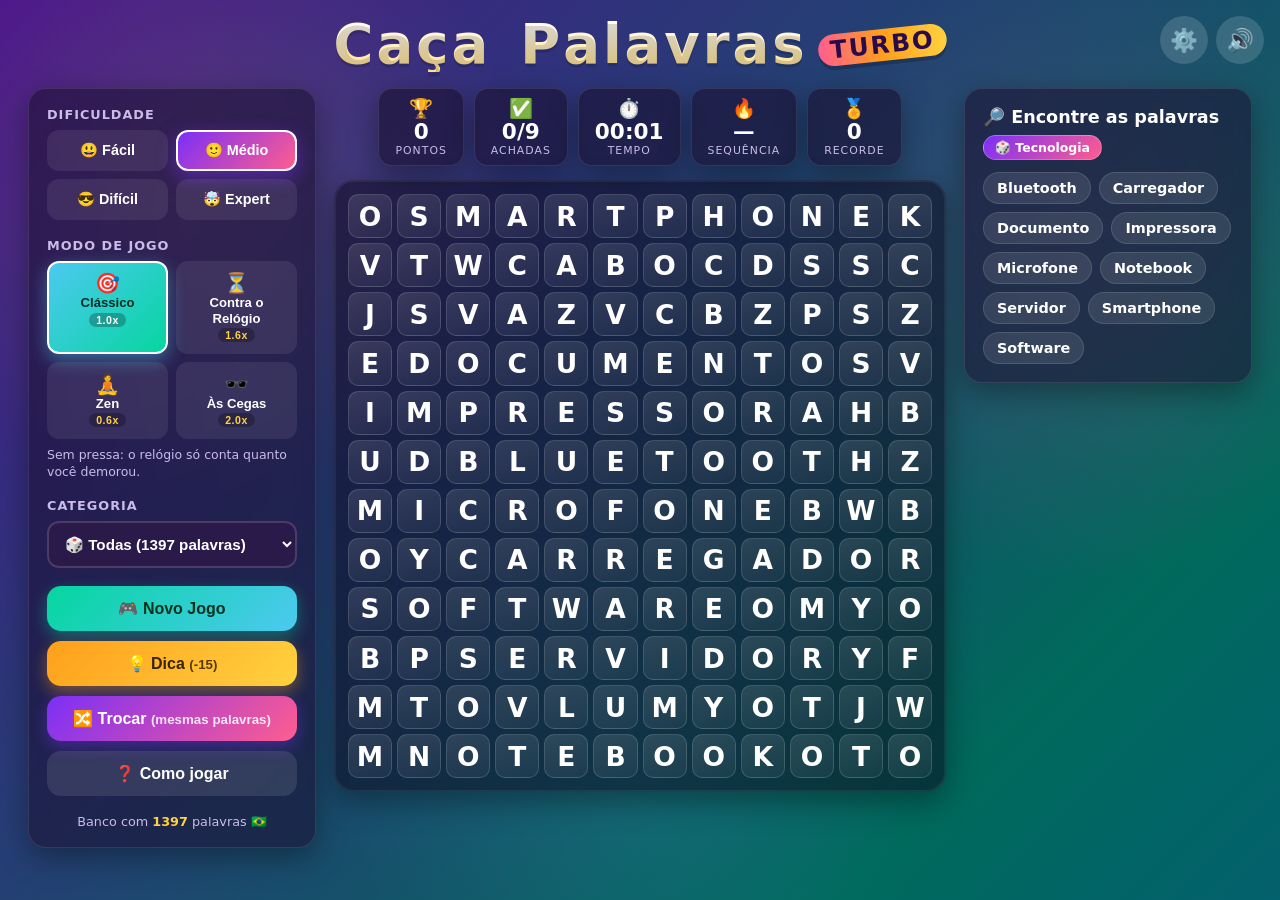
==== commit e07af138: "Guarantee diagonals, one theme per round, looser selection Três ajustes de jogabilidade discutidos c" ====
--- a/wwwroot/index.html
+++ b/wwwroot/index.html
@@ -73,7 +73,7 @@
 
     <!-- Lista de palavras -->
     <section class="painel painel-lista">
-      <h2 class="lista-titulo">🔎 Encontre as palavras</h2>
+      <h2 class="lista-titulo">🔎 Encontre as palavras <span id="categoria-rodada" class="categoria-rodada"></span></h2>
       <ul id="lista-palavras" class="lista-palavras"></ul>
     </section>
   </main>
@@ -174,7 +174,9 @@
       <ul class="ajuda-lista">
         <li>🖱️ <strong>Arraste</strong> (mouse ou dedo) da primeira até a última letra de uma palavra.</li>
         <li>🧭 As palavras podem estar na <strong>horizontal, vertical, diagonal</strong> — e até de <strong>trás pra frente</strong>!</li>
-        <li>🎯 Quanto <strong>maior a dificuldade</strong>, maior a grade e mais direções escondidas.</li>
+        <li>🎯 Quanto <strong>maior a dificuldade</strong>, maior a grade e mais direções escondidas. No <strong>Difícil</strong> e no <strong>Expert</strong> sempre há palavras na diagonal e invertidas.</li>
+        <li>🎲 Toda rodada tem um <strong>tema só</strong> (Animais, Frutas, Países...), mostrado ao lado da lista.</li>
+        <li>👍 Não precisa parar a seleção na letra exata: pode <strong>passar até 3 casas</strong> além de cada ponta da palavra.</li>
         <li>🎮 Escolha um <strong>modo de jogo</strong>: Clássico, ⏳ Contra o Relógio, 🧘 Zen ou 🕶️ Às Cegas — cada um vale uma pontuação diferente.</li>
         <li>🔥 Ache palavras em <strong>sequência</strong> sem errar para ganhar bônus de pontos.</li>
         <li>💡 Sem ideia? Use uma <strong>dica</strong> — mas custa 15 pontos (no Zen é de graça).</li>
--- a/wwwroot/css/style.css
+++ b/wwwroot/css/style.css
@@ -451,7 +451,24 @@
 }
 
 /* --------------------------- Lista de palavras -------------------------- */
-.lista-titulo { font-size: 1.1rem; margin-bottom: 12px; }
+.lista-titulo {
+  font-size: 1.1rem;
+  margin-bottom: 12px;
+  display: flex;
+  align-items: center;
+  flex-wrap: wrap;
+  gap: 8px;
+}
+/* Categoria da rodada: todas as palavras saem sempre de um grupo só. */
+.categoria-rodada {
+  font-size: 0.78rem;
+  font-weight: 800;
+  padding: 4px 11px;
+  border-radius: 999px;
+  background: linear-gradient(135deg, var(--roxo), var(--rosa));
+  border: 1px solid rgba(255, 255, 255, 0.25);
+  white-space: nowrap;
+}
 .lista-palavras {
   list-style: none;
   display: flex;
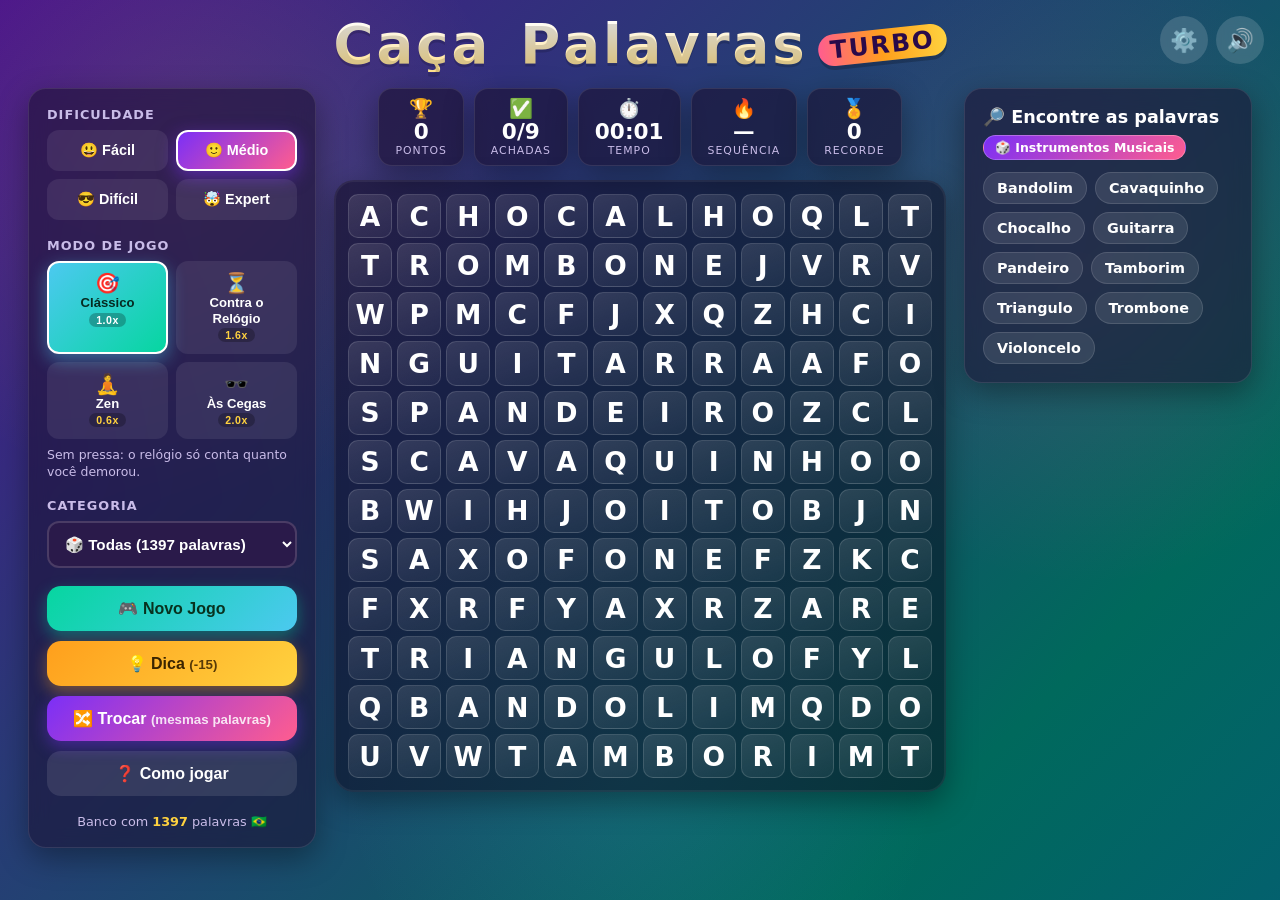
==== commit f508c30c: "Bump cache-busting version after PR #8 PR #8 alterou game.js e style.css sem incrementar o query str" ====
--- a/wwwroot/index.html
+++ b/wwwroot/index.html
@@ -6,7 +6,7 @@
   <meta name="theme-color" content="#7b2ff7" />
   <meta name="description" content="Caça-Palavras Turbo — jogo de caça-palavras colorido e divertido com modos de jogo, temas, palavras em todas as direções, dificuldades e mais de 1300 palavras." />
   <title>🔤 Caça-Palavras Turbo</title>
-  <link rel="stylesheet" href="css/style.css?v=8" />
+  <link rel="stylesheet" href="css/style.css?v=9" />
   <link rel="icon" href="data:image/svg+xml,<svg xmlns='http://www.w3.org/2000/svg' viewBox='0 0 100 100'><text y='.9em' font-size='90'>🔤</text></svg>" />
 </head>
 <body data-tema="turbo">
@@ -190,8 +190,8 @@
     </div>
   </div>
 
-  <script src="js/words.js?v=8"></script>
-  <script src="js/audio.js?v=8"></script>
-  <script src="js/game.js?v=8"></script>
+  <script src="js/words.js?v=9"></script>
+  <script src="js/audio.js?v=9"></script>
+  <script src="js/game.js?v=9"></script>
 </body>
 </html>
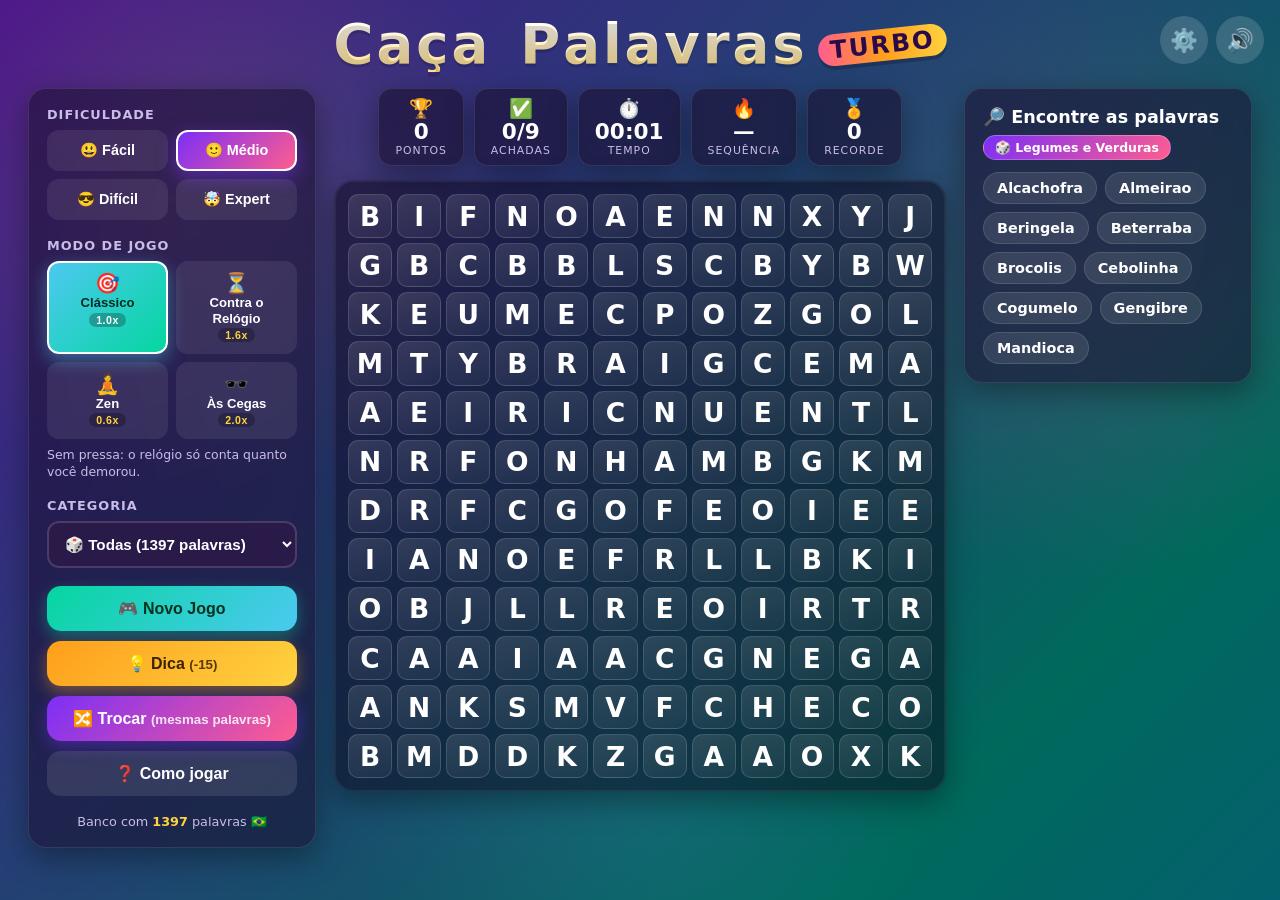
==== commit b3e2a54d: "Let the player choose the Contra o Relógio duration Antes o tempo inicial do modo Contra o Relógio v" ====
--- a/wwwroot/index.html
+++ b/wwwroot/index.html
@@ -6,7 +6,7 @@
   <meta name="theme-color" content="#7b2ff7" />
   <meta name="description" content="Caça-Palavras Turbo — jogo de caça-palavras colorido e divertido com modos de jogo, temas, palavras em todas as direções, dificuldades e mais de 1300 palavras." />
   <title>🔤 Caça-Palavras Turbo</title>
-  <link rel="stylesheet" href="css/style.css?v=9" />
+  <link rel="stylesheet" href="css/style.css?v=10" />
   <link rel="icon" href="data:image/svg+xml,<svg xmlns='http://www.w3.org/2000/svg' viewBox='0 0 100 100'><text y='.9em' font-size='90'>🔤</text></svg>" />
 </head>
 <body data-tema="turbo">
@@ -42,6 +42,10 @@
         <label class="rotulo">Modo de jogo</label>
         <div id="modos" class="modos"></div>
         <p id="modo-dica" class="modo-dica"></p>
+        <div class="bloco-tempo-relogio" id="bloco-tempo-relogio" hidden>
+          <label class="rotulo rotulo-tempo">⏳ Duração</label>
+          <div id="tempos-relogio" class="tempos-relogio"></div>
+        </div>
       </div>
 
       <div class="bloco">
@@ -178,6 +182,7 @@
         <li>🎲 Toda rodada tem um <strong>tema só</strong> (Animais, Frutas, Países...), mostrado ao lado da lista.</li>
         <li>👍 Não precisa parar a seleção na letra exata: pode <strong>passar até 3 casas</strong> além de cada ponta da palavra.</li>
         <li>🎮 Escolha um <strong>modo de jogo</strong>: Clássico, ⏳ Contra o Relógio, 🧘 Zen ou 🕶️ Às Cegas — cada um vale uma pontuação diferente.</li>
+        <li>⏳ No <strong>Contra o Relógio</strong>, você escolhe a duração (1 a 10 min); o tempo só desce, sem bônus por acertar.</li>
         <li>🔥 Ache palavras em <strong>sequência</strong> sem errar para ganhar bônus de pontos.</li>
         <li>💡 Sem ideia? Use uma <strong>dica</strong> — mas custa 15 pontos (no Zen é de graça).</li>
         <li>🎁 Há uma <strong>palavra secreta</strong> escondida fora da lista: ache para ganhar pontos extra.</li>
@@ -190,8 +195,8 @@
     </div>
   </div>
 
-  <script src="js/words.js?v=9"></script>
-  <script src="js/audio.js?v=9"></script>
-  <script src="js/game.js?v=9"></script>
+  <script src="js/words.js?v=10"></script>
+  <script src="js/audio.js?v=10"></script>
+  <script src="js/game.js?v=10"></script>
 </body>
 </html>
--- a/wwwroot/css/style.css
+++ b/wwwroot/css/style.css
@@ -276,6 +276,34 @@
   color: var(--texto-suave);
 }
 
+/* Duração do Contra o Relógio, escolhida pelo jogador (só aparece nesse modo). */
+.bloco-tempo-relogio { margin-top: 14px; }
+.rotulo-tempo { margin-bottom: 8px; }
+.tempos-relogio {
+  display: flex;
+  flex-wrap: wrap;
+  gap: 8px;
+}
+.tempo-btn {
+  flex: 1 1 28%;
+  padding: 9px 10px;
+  border-radius: 999px;
+  border: 2px solid rgba(255, 255, 255, 0.15);
+  background: rgba(255, 255, 255, 0.08);
+  color: var(--texto);
+  font-weight: 700;
+  font-size: 0.86rem;
+  cursor: pointer;
+  transition: all 0.18s;
+}
+.tempo-btn:hover { background: rgba(255, 255, 255, 0.18); transform: translateY(-2px); }
+.tempo-btn.ativo {
+  background: linear-gradient(135deg, var(--laranja), var(--amarelo));
+  border-color: #fff;
+  box-shadow: 0 6px 16px rgba(255, 159, 28, 0.45);
+  color: #3a2400;
+}
+
 .seletor {
   width: 100%;
   padding: 12px;
@@ -534,12 +562,6 @@
 .ganho-flutuante.bonus {
   font-size: 1.7rem;
   text-shadow: 0 0 10px rgba(255, 210, 63, 0.9), 0 2px 6px rgba(0, 0, 0, 0.6);
-}
-/* "+10s" subindo do relógio no modo Contra o Relógio. */
-.ganho-flutuante.tempo {
-  font-size: 1.25rem;
-  color: var(--verde);
-  text-shadow: 0 0 10px rgba(6, 214, 160, 0.7), 0 2px 6px rgba(0, 0, 0, 0.6);
 }
 
 /* --------------------------- Toast palavra secreta ----------------------- */
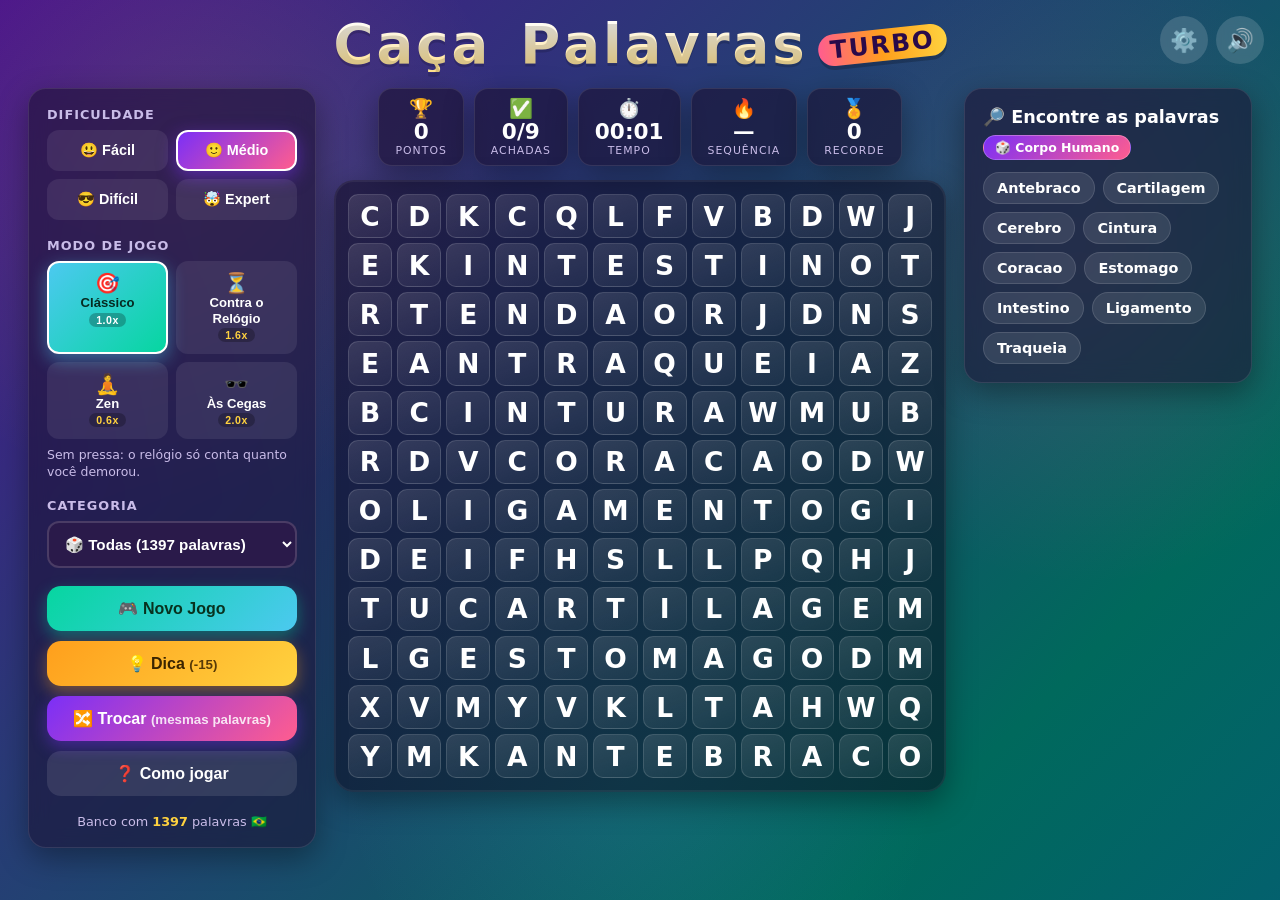
==== commit 12d26b81: "Fix "Como jogar" modal overflowing the page on mobile A lista de ajuda cresceu bastante nas últimas " ====
--- a/wwwroot/index.html
+++ b/wwwroot/index.html
@@ -6,7 +6,7 @@
   <meta name="theme-color" content="#7b2ff7" />
   <meta name="description" content="Caça-Palavras Turbo — jogo de caça-palavras colorido e divertido com modos de jogo, temas, palavras em todas as direções, dificuldades e mais de 1300 palavras." />
   <title>🔤 Caça-Palavras Turbo</title>
-  <link rel="stylesheet" href="css/style.css?v=10" />
+  <link rel="stylesheet" href="css/style.css?v=11" />
   <link rel="icon" href="data:image/svg+xml,<svg xmlns='http://www.w3.org/2000/svg' viewBox='0 0 100 100'><text y='.9em' font-size='90'>🔤</text></svg>" />
 </head>
 <body data-tema="turbo">
@@ -195,8 +195,8 @@
     </div>
   </div>
 
-  <script src="js/words.js?v=10"></script>
-  <script src="js/audio.js?v=10"></script>
-  <script src="js/game.js?v=10"></script>
+  <script src="js/words.js?v=11"></script>
+  <script src="js/audio.js?v=11"></script>
+  <script src="js/game.js?v=11"></script>
 </body>
 </html>
--- a/wwwroot/css/style.css
+++ b/wwwroot/css/style.css
@@ -73,6 +73,10 @@
   -webkit-tap-highlight-color: transparent;
   user-select: none;
   -webkit-user-select: none;
+  /* Evita que o Android/iOS aumente sozinho o texto de listas/cards curtos
+     (o "font boosting" deixava a lista de ajuda desproporcional no celular). */
+  -webkit-text-size-adjust: 100%;
+  text-size-adjust: 100%;
 }
 
 /* -------------------------- Fundo animado ------------------------------- */
@@ -611,6 +615,12 @@
   padding: 30px;
   max-width: 480px;
   width: 100%;
+  /* Trava a altura do cartão e rola só o conteúdo dele — sem isso, um modal
+     com muito conteúdo (a lista de "Como jogar", por ex.) empurrava a
+     página inteira e ficava confuso de rolar no celular. */
+  max-height: min(640px, 88vh);
+  overflow-y: auto;
+  overscroll-behavior: contain;
   text-align: center;
   box-shadow: 0 20px 60px rgba(0, 0, 0, 0.6);
   animation: entra 0.4s cubic-bezier(0.18, 0.89, 0.32, 1.28);
@@ -759,15 +769,15 @@
   list-style: none;
   display: flex;
   flex-direction: column;
-  gap: 12px;
-  margin: 8px 0 22px;
+  gap: 8px;
+  margin: 8px 0 18px;
 }
 .ajuda-lista li {
   background: rgba(255, 255, 255, 0.06);
-  padding: 12px 14px;
-  border-radius: 12px;
-  font-size: 0.92rem;
-  line-height: 1.4;
+  padding: 9px 12px;
+  border-radius: 10px;
+  font-size: 0.85rem;
+  line-height: 1.32;
 }
 
 /* ------------------------------ Confete --------------------------------- */
@@ -820,7 +830,8 @@
   .placar-item { padding: 6px 12px; min-width: 68px; }
   .placar-valor { font-size: 1.1rem; }
   .stats-vitoria { grid-template-columns: 1fr 1fr; }
-  .modal-caixa { padding: 22px; }
+  .modal-caixa { padding: 22px; max-height: 84vh; }
+  .ajuda-lista li { font-size: 0.8rem; padding: 8px 10px; }
 }
 
 @media (prefers-reduced-motion: reduce) {
